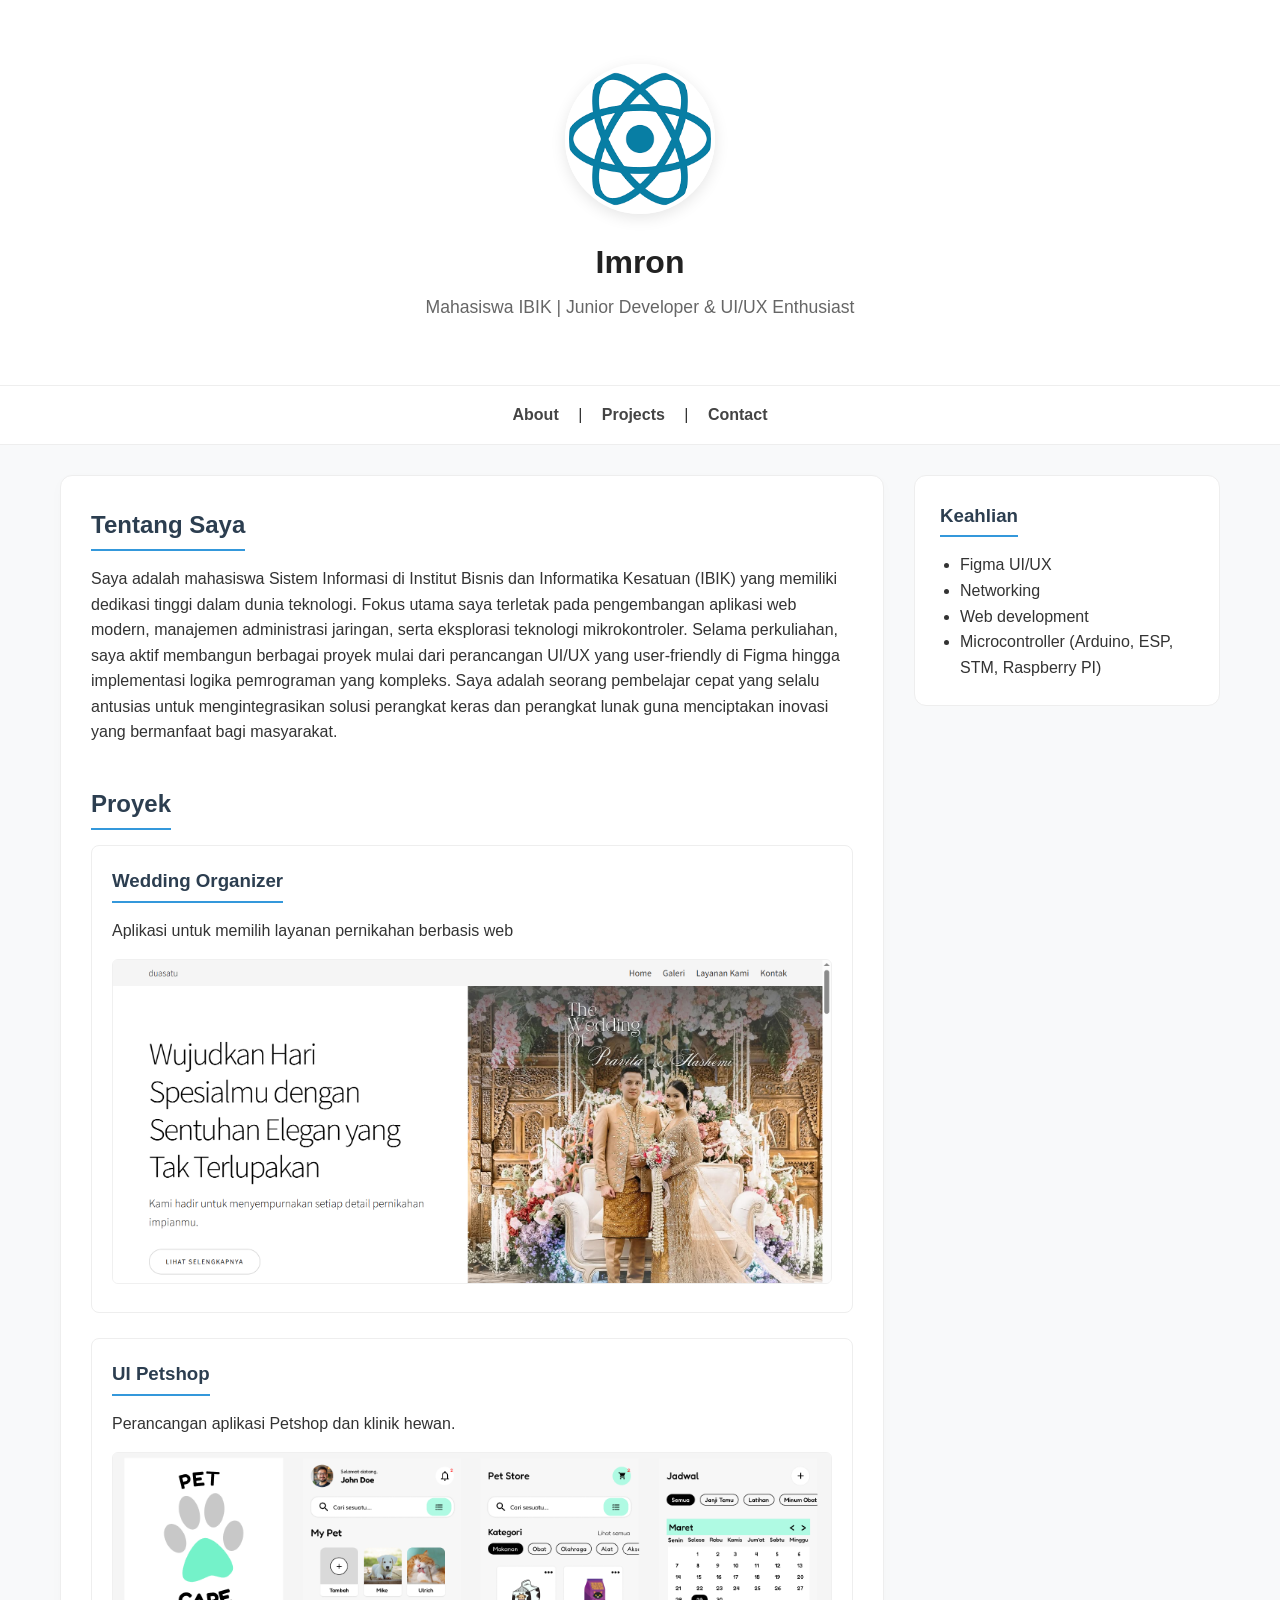
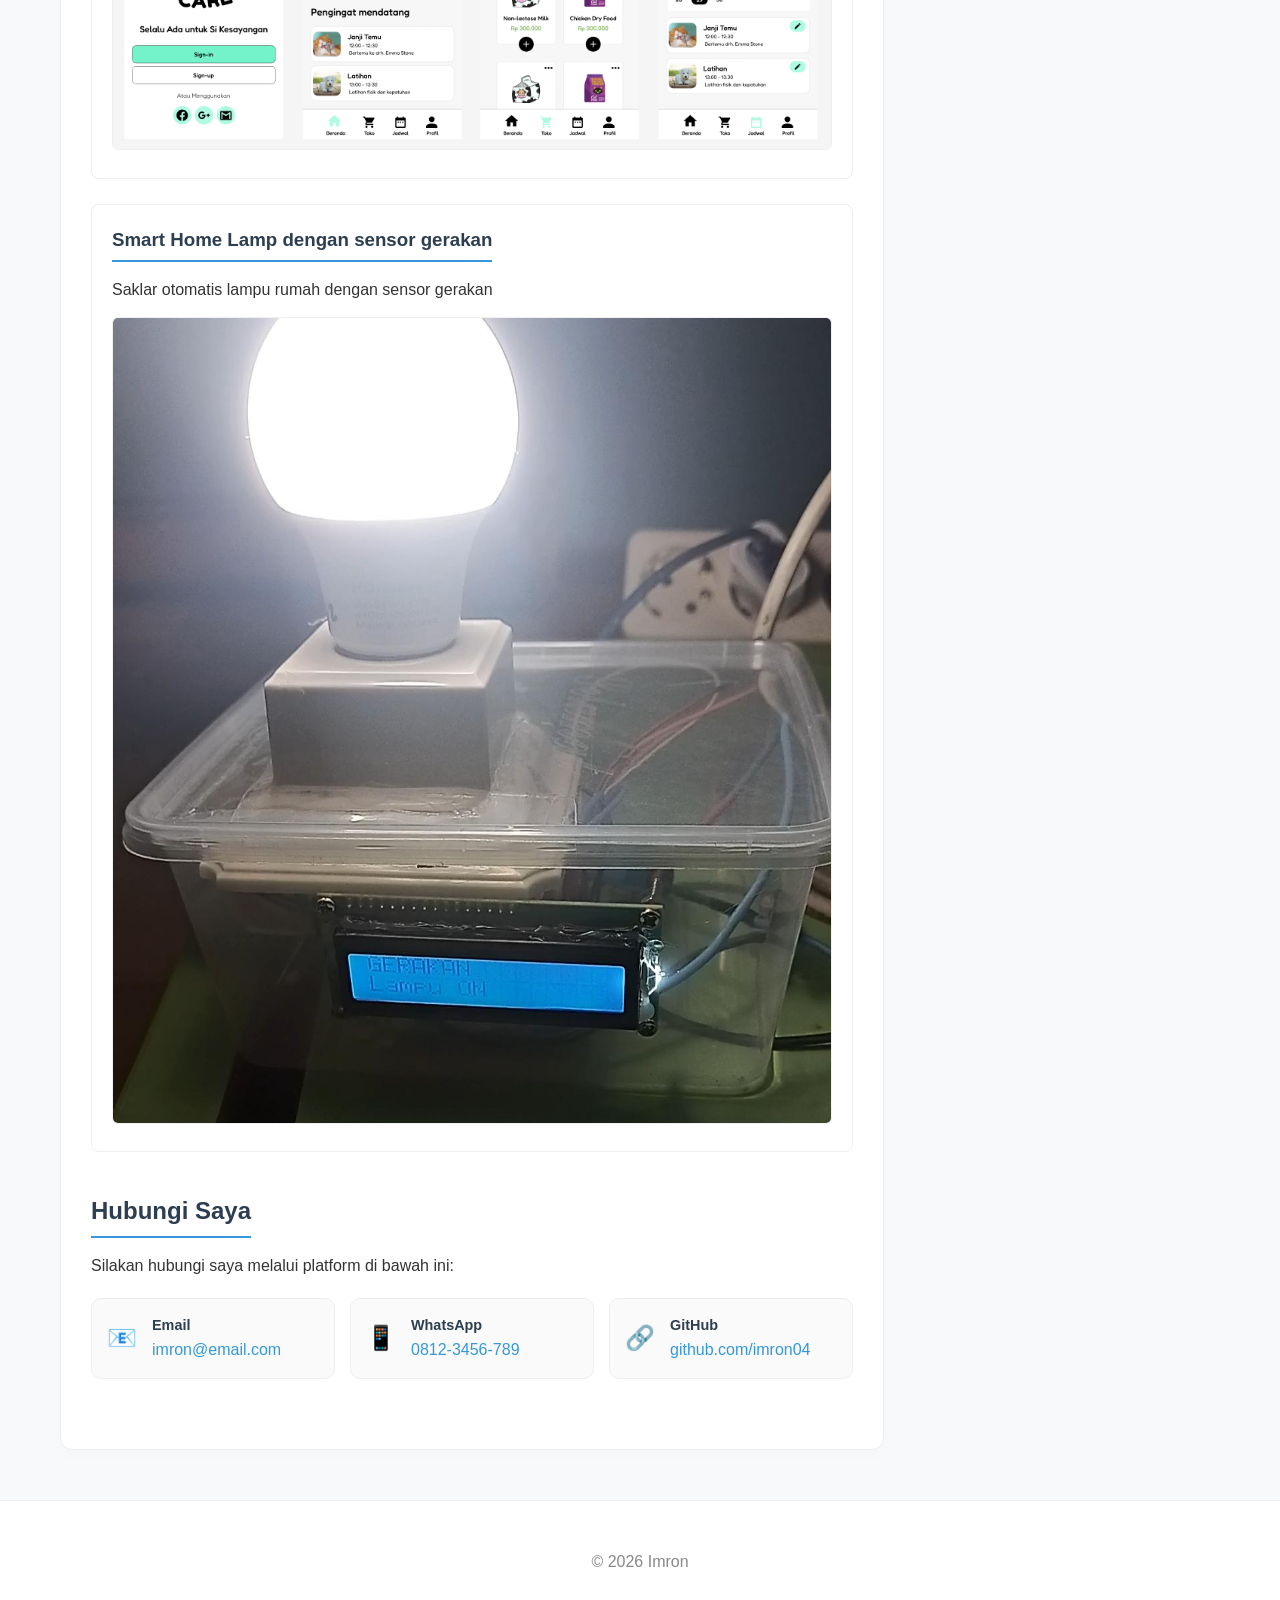
==== my-portofolio/index.html @ dd20fd8f "Tugas Modul 1 PW" ====
<!doctype html>
<html lang="id">
  <head>
    <title>Portofolio Imron</title>
    <link rel="stylesheet" href="style.css" />
  </head>
  <body>
    <header>
      <img src="img/react.png" alt="Foto Imron" class="profile-img" />
      <h1>Imron</h1>
      <p>Mahasiswa IBIK | Junior Developer & UI/UX Enthusiast</p>
    </header>

    <nav>
      <a href="#a">About</a> | <a href="#p">Projects</a> |
      <a href="#contact">Contact</a>
    </nav>

    <div class="container">
      <main>
        <section id="a">
          <h2>Tentang Saya</h2>
          <p>
            Saya adalah mahasiswa Sistem Informasi di Institut Bisnis dan
            Informatika Kesatuan (IBIK) yang memiliki dedikasi tinggi dalam
            dunia teknologi. Fokus utama saya terletak pada pengembangan
            aplikasi web modern, manajemen administrasi jaringan, serta
            eksplorasi teknologi mikrokontroler. Selama perkuliahan, saya aktif
            membangun berbagai proyek mulai dari perancangan UI/UX yang
            user-friendly di Figma hingga implementasi logika pemrograman yang
            kompleks. Saya adalah seorang pembelajar cepat yang selalu antusias
            untuk mengintegrasikan solusi perangkat keras dan perangkat lunak
            guna menciptakan inovasi yang bermanfaat bagi masyarakat.
          </p>
        </section>

        <section id="p">
          <h2>Proyek</h2>

          <div class="project-card">
            <h3>Wedding Organizer</h3>
            <p>Aplikasi untuk memilih layanan pernikahan berbasis web</p>
            <img
              src="img/wed.PNG"
              alt="Screenshot Web Wedding Organizer"
              class="project-img"
            />
          </div>

          <div class="project-card">
            <h3>UI Petshop</h3>
            <p>Perancangan aplikasi Petshop dan klinik hewan.</p>
            <img
              src="img/pet.PNG"
              alt="Screenshot UI Petshop"
              class="project-img"
            />
          </div>

          <div class="project-card">
            <h3>Smart Home Lamp dengan sensor gerakan</h3>
            <p>Saklar otomatis lampu rumah dengan sensor gerakan</p>
            <img
              src="img/lamp.jpeg"
              alt="Screenshot Projek Saklar Lampu otomatis"
              class="project-img"
            />
          </div>
        </section>
        <section id="contact" class="contact-section">
          <h2>Hubungi Saya</h2>
          <p>Silakan hubungi saya melalui platform di bawah ini:</p>

          <div class="contact-container">
            <div class="contact-item">
              <span class="contact-icon">📧</span>
              <div class="contact-info">
                <strong>Email</strong>
                <p><a href="mailto:imron@email.com">imron@email.com</a></p>
              </div>
            </div>

            <div class="contact-item">
              <span class="contact-icon">📱</span>
              <div class="contact-info">
                <strong>WhatsApp</strong>
                <p>
                  <a href="https://wa.me/628123456789" target="_blank"
                    >0812-3456-789</a
                  >
                </p>
              </div>
            </div>

            <div class="contact-item">
              <span class="contact-icon">🔗</span>
              <div class="contact-info">
                <strong>GitHub</strong>
                <p>
                  <a href="https://github.com/imron04" target="_blank"
                    >github.com/imron04</a
                  >
                </p>
              </div>
            </div>
          </div>
        </section>
      </main>

      <aside>
        <h3>Keahlian</h3>
        <ul>
          <li>Figma UI/UX</li>
          <li>Networking</li>
          <li>Web development</li>
          <li>Microcontroller (Arduino, ESP, STM, Raspberry PI)</li>
        </ul>
      </aside>
    </div>

    <footer>
      <p>&copy; 2026 Imron</p>
    </footer>
  </body>
</html>
---- my-portofolio/style.css ----
* {
  margin: 0;
  padding: 0;
  box-sizing: border-box;
}

body {
  font-family: "Segoe UI", Tahoma, Geneva, Verdana, sans-serif;
  line-height: 1.6;
  background-color: #f8f9fa;
  color: #333;
}

/* --- HEADER & NAV (FULL WHITE) --- */
header {
  background-color: #ffffff;
  color: #222;
  padding: 4rem 1rem;
  text-align: center;
  border-bottom: 1px solid #eee;
}

.profile-img {
  width: 150px;
  height: 150px;
  border-radius: 50%;
  object-fit: cover;
  border: 4px solid #fff;
  margin-bottom: 15px;
  box-shadow: 0 4px 15px rgba(0, 0, 0, 0.1);
}

header p {
  color: #666;
  font-size: 1.1rem;
  margin-top: 5px;
}

nav {
  background-color: #ffffff;
  padding: 1rem;
  text-align: center;
  position: sticky;
  top: 0;
  z-index: 1000;
  border-bottom: 1px solid #eee;
}

nav a {
  color: #444;
  text-decoration: none;
  margin: 0 15px;
  font-weight: 600;
  transition: 0.3s;
}

nav a:hover {
  color: #3498db;
}

/* --- LAYOUT FLEXBOX --- */
.container {
  display: flex;
  max-width: 1200px;
  margin: 30px auto;
  gap: 30px;
  padding: 0 20px;
  align-items: flex-start;
}

main {
  flex: 3;
  background: white;
  padding: 30px;
  border-radius: 12px;
  border: 1px solid #eee;
  box-shadow: 0 4px 15px rgba(0, 0, 0, 0.02);
}

aside {
  flex: 1;
  background: white;
  padding: 25px;
  border-radius: 12px;
  border: 1px solid #eee;
  height: fit-content;
}

h2,
h3 {
  color: #2c3e50;
  margin-bottom: 15px;
  padding-bottom: 5px;
  border-bottom: 2px solid #3498db;
  display: inline-block;
}

section {
  margin-bottom: 40px;
}

/* --- PROJECT CARDS --- */
.project-card {
  background-color: #fff;
  border: 1px solid #eee;
  padding: 20px;
  border-radius: 8px;
  margin-bottom: 25px;
  transition:
    transform 0.3s ease,
    box-shadow 0.3s ease;
}

.project-card:hover {
  transform: translateY(-5px);
  box-shadow: 0 10px 20px rgba(0, 0, 0, 0.05);
  border-color: #3498db;
}

.project-img {
  width: 100%;
  height: auto;
  border-radius: 6px;
  margin-top: 15px;
  border: 1px solid #f0f0f0;
}

/* --- CONTACT SECTION --- */
.contact-container {
  display: grid;
  grid-template-columns: repeat(auto-fit, minmax(200px, 1fr));
  gap: 15px;
  margin-top: 20px;
}

.contact-item {
  display: flex;
  align-items: center;
  background-color: #fafafa;
  padding: 15px;
  border-radius: 10px;
  border: 1px solid #eee;
}

.contact-icon {
  font-size: 24px;
  margin-right: 15px;
}

.contact-info strong {
  display: block;
  color: #2c3e50;
  font-size: 0.9rem;
}

.contact-info a {
  text-decoration: none;
  color: #3498db;
  font-weight: 500;
}

footer {
  text-align: center;
  padding: 3rem;
  background-color: #ffffff;
  color: #888;
  border-top: 1px solid #eee;
  margin-top: 50px;
}

ul {
  padding-left: 20px;
}

html {
  scroll-behavior: smooth;
}

/* --- RESPONSIVE --- */
@media (max-width: 768px) {
  .container {
    flex-direction: column;
  }

  main,
  aside {
    width: 100%;
    flex: none;
  }

  header {
    padding: 2rem 1rem;
  }
}
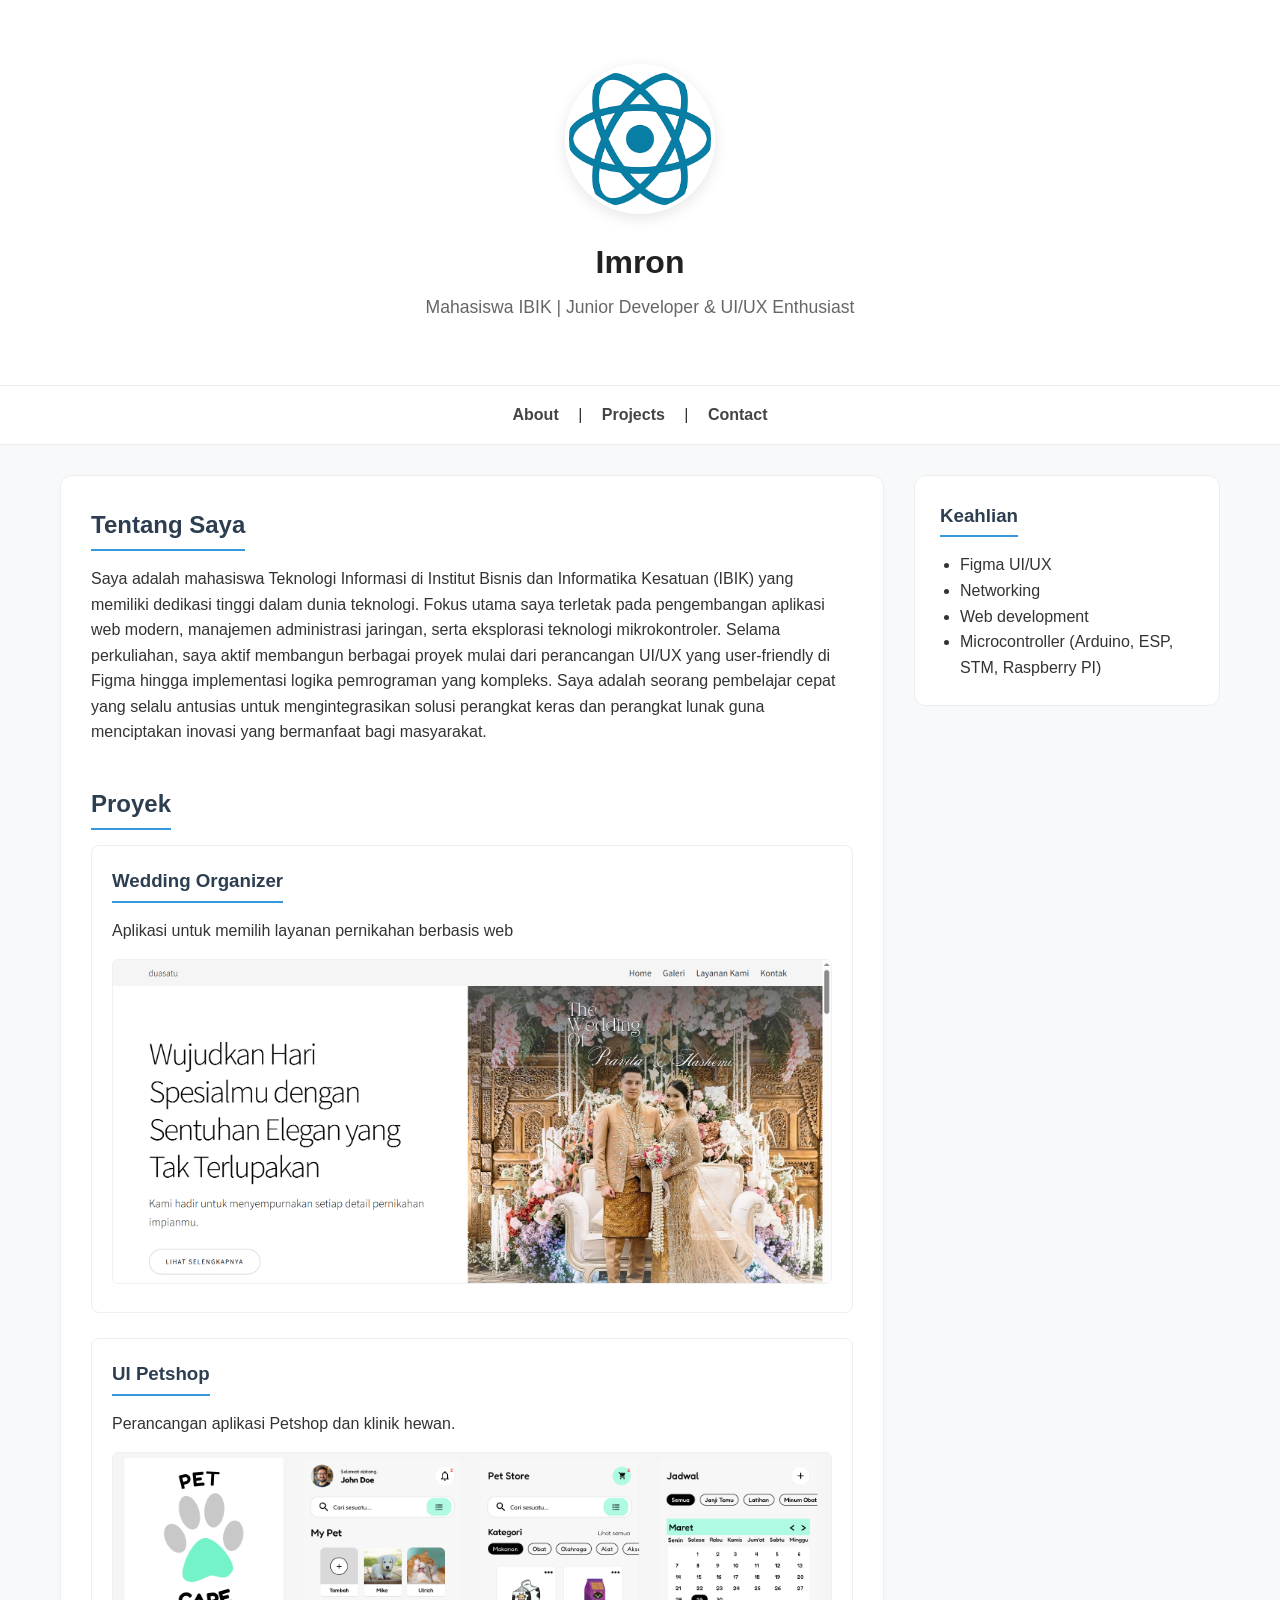
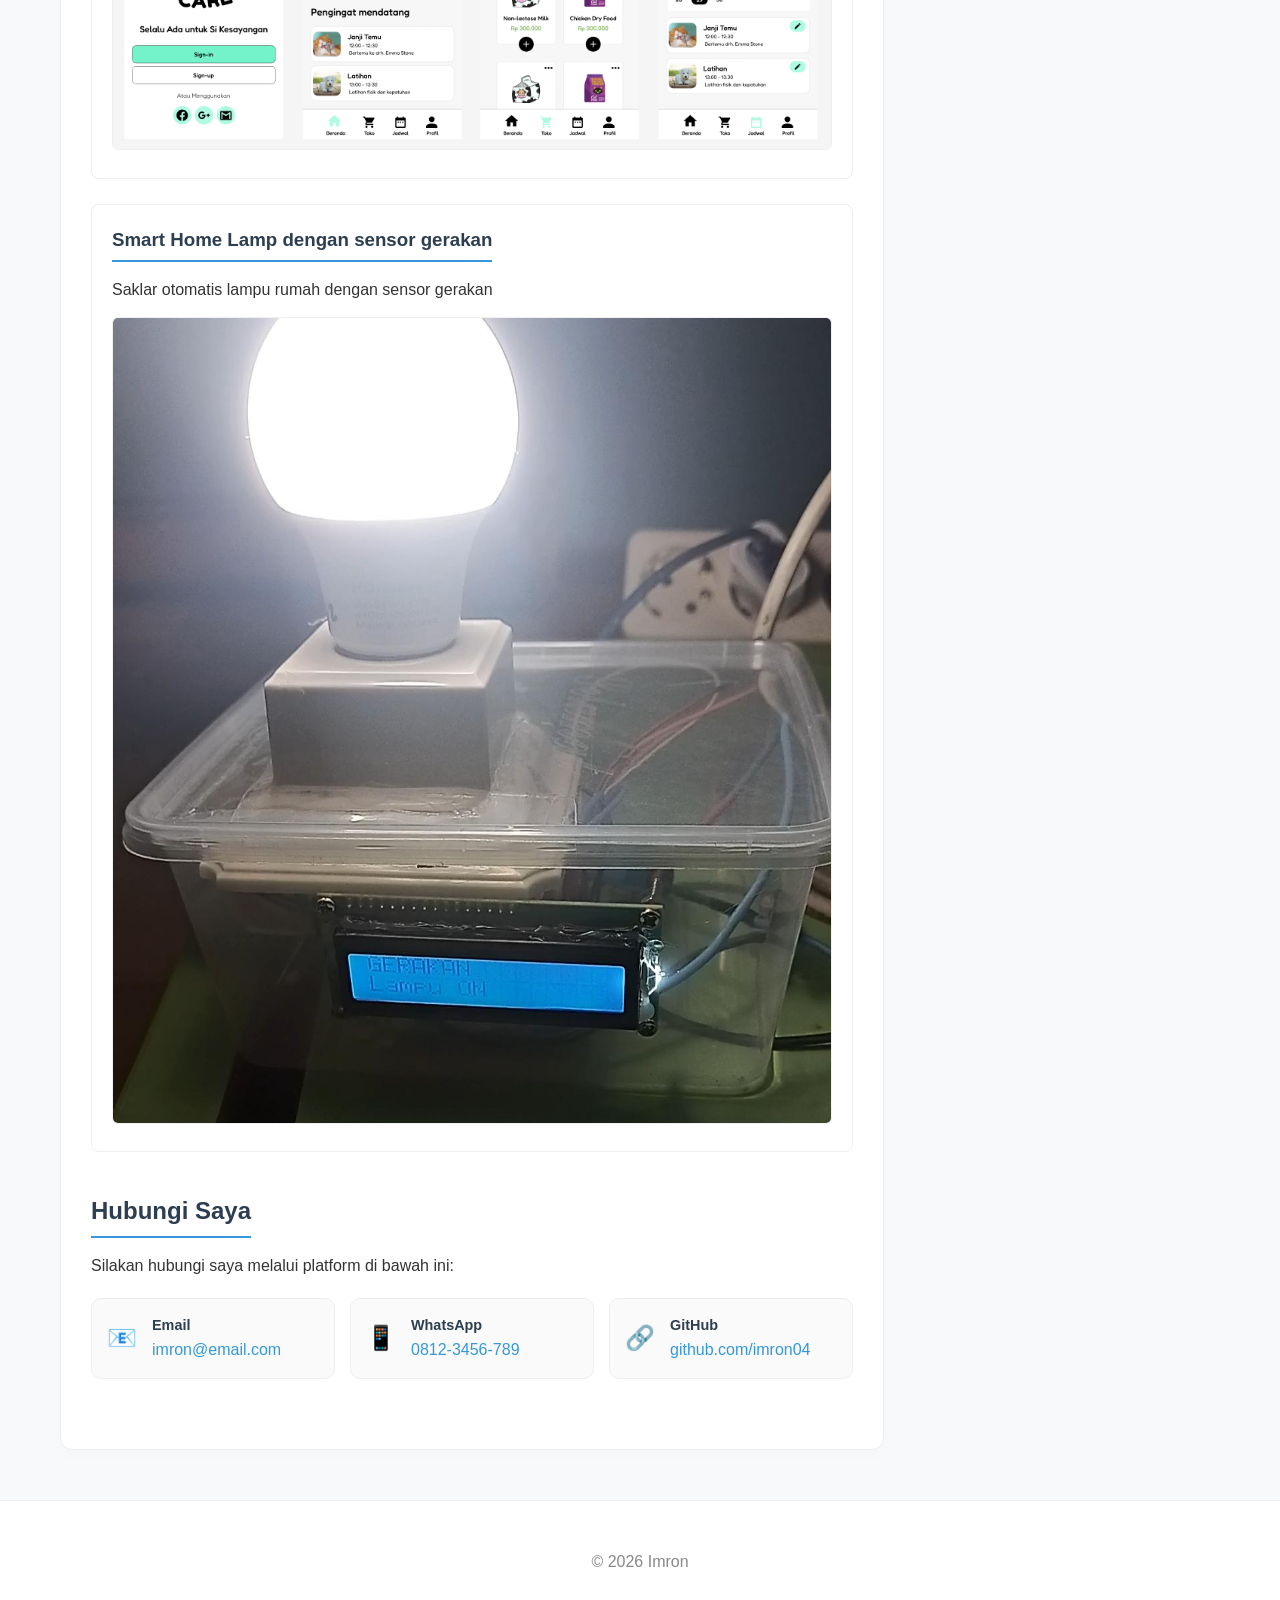
==== commit 2f081e92: "Update index.html" ====
--- a/my-portofolio/index.html
+++ b/my-portofolio/index.html
@@ -21,7 +21,7 @@
         <section id="a">
           <h2>Tentang Saya</h2>
           <p>
-            Saya adalah mahasiswa Sistem Informasi di Institut Bisnis dan
+            Saya adalah mahasiswa Teknologi Informasi di Institut Bisnis dan
             Informatika Kesatuan (IBIK) yang memiliki dedikasi tinggi dalam
             dunia teknologi. Fokus utama saya terletak pada pengembangan
             aplikasi web modern, manajemen administrasi jaringan, serta
--- a/my-portofolio/style.css
+++ b/my-portofolio/style.css
@@ -11,7 +11,6 @@
   color: #333;
 }
 
-/* --- HEADER & NAV (FULL WHITE) --- */
 header {
   background-color: #ffffff;
   color: #222;
@@ -58,7 +57,6 @@
   color: #3498db;
 }
 
-/* --- LAYOUT FLEXBOX --- */
 .container {
   display: flex;
   max-width: 1200px;
@@ -99,7 +97,6 @@
   margin-bottom: 40px;
 }
 
-/* --- PROJECT CARDS --- */
 .project-card {
   background-color: #fff;
   border: 1px solid #eee;
@@ -125,7 +122,6 @@
   border: 1px solid #f0f0f0;
 }
 
-/* --- CONTACT SECTION --- */
 .contact-container {
   display: grid;
   grid-template-columns: repeat(auto-fit, minmax(200px, 1fr));
@@ -176,7 +172,6 @@
   scroll-behavior: smooth;
 }
 
-/* --- RESPONSIVE --- */
 @media (max-width: 768px) {
   .container {
     flex-direction: column;
